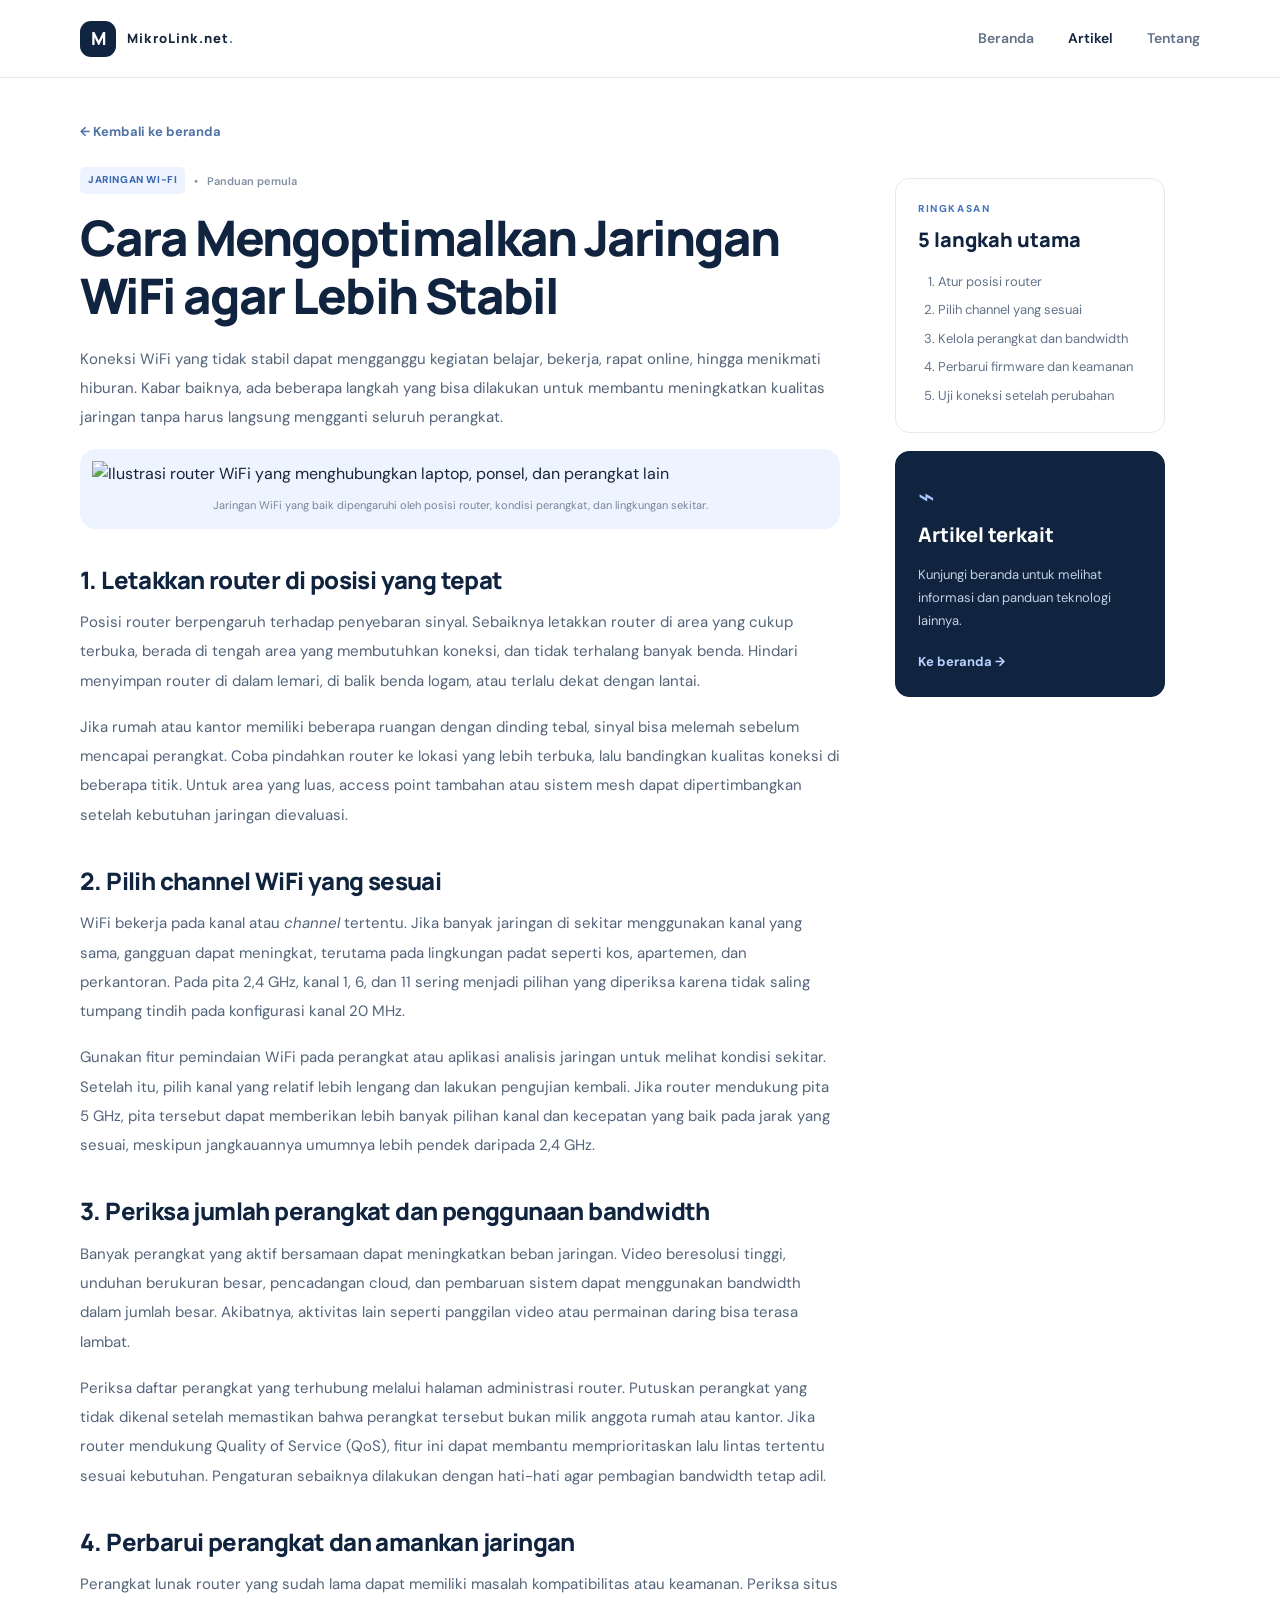
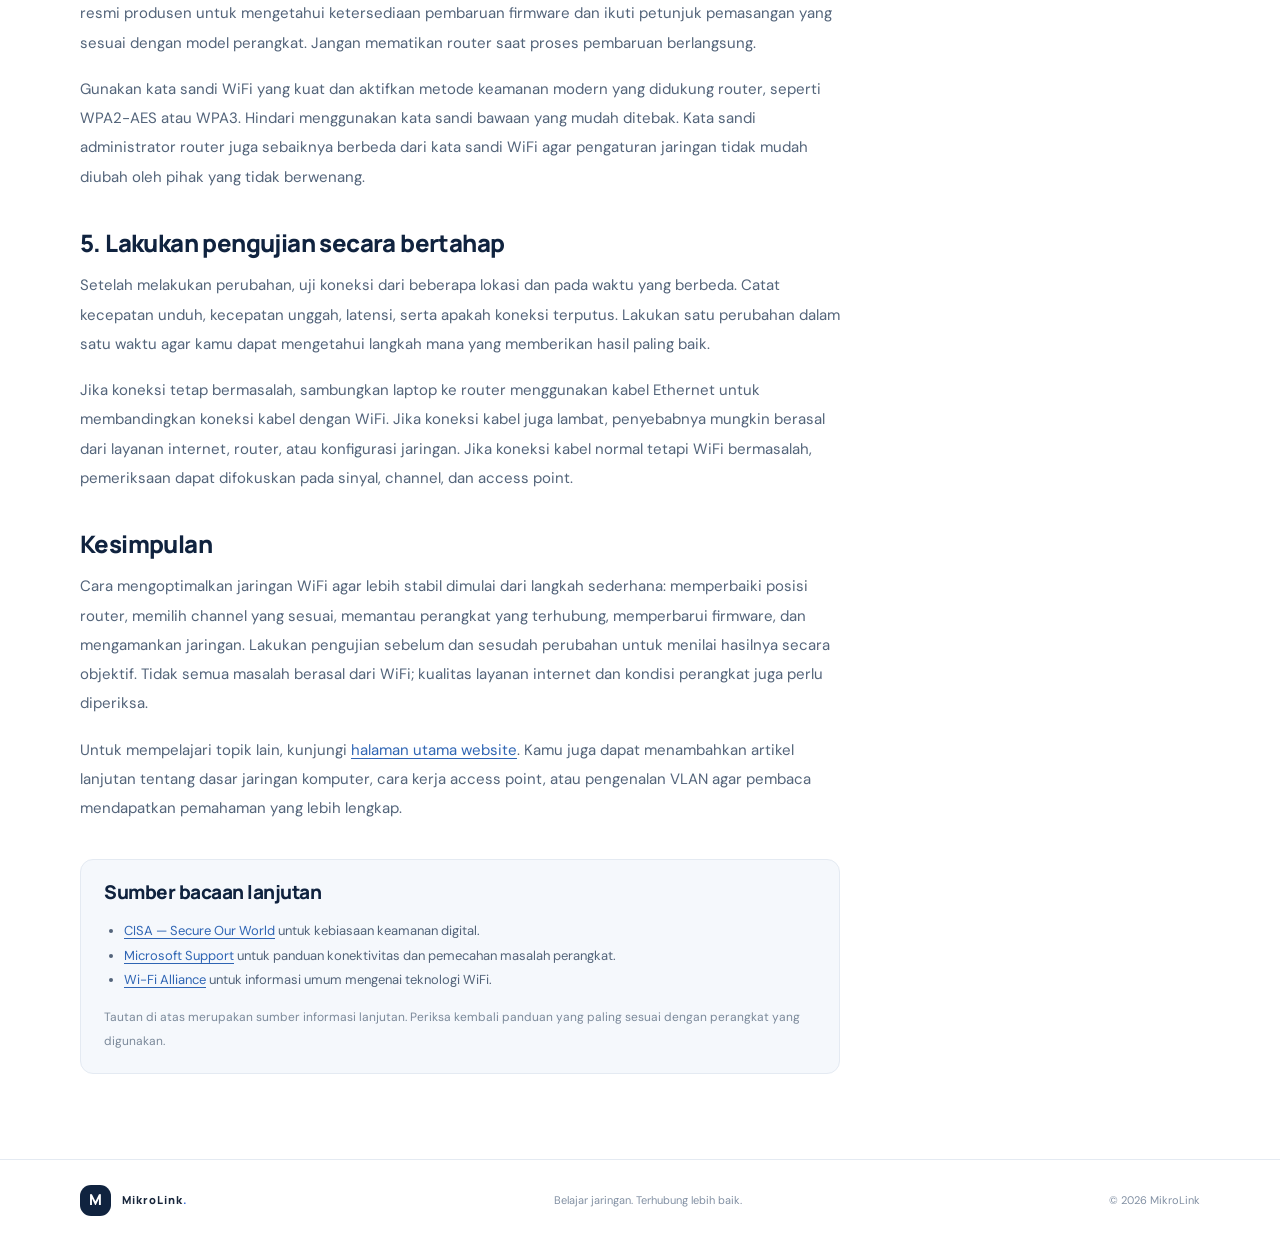
==== artikel-wifi.html @ da3e5ab7 "Add files via upload" ====
<!doctype html>
<html lang="id">
<head>
  <meta charset="utf-8">
  <meta name="viewport" content="width=device-width, initial-scale=1">
  <title>Cara Mengoptimalkan Jaringan WiFi agar Lebih Stabil | MikroLink</title>
  <meta name="description" content="Pelajari cara mengoptimalkan jaringan WiFi agar lebih stabil melalui penempatan router, pemilihan channel, pembaruan perangkat, dan pengelolaan pengguna.">
  <meta name="keywords" content="cara mengoptimalkan jaringan WiFi, WiFi lambat, optimasi router, channel WiFi">
  <meta name="author" content="Syaiful Ardani">
  <meta name="theme-color" content="#10233f">
  <link rel="stylesheet" href="styles.css">
  <link rel="canonical" href="https://USERNAME.github.io/MikroLink/artikel-wifi.html">
</head>
<body>
  <header class="site-header">
    <div class="container nav-wrap">
      <a class="brand" href="index.html" aria-label="Beranda"><span class="brand-mark">M</span><span class="brand-name">MikroLink.net<span class="brand-dot">.</span></span></a>
      <nav aria-label="Navigasi utama"><a href="index.html">Beranda</a><a class="active" href="index.html#artikel">Artikel</a><a href="index.html#tentang">Tentang</a></nav>
    </div>
  </header>

  <main class="article-page">
    <div class="container article-layout">
      <article class="article-body">
        <a class="back-link" href="index.html">← Kembali ke beranda</a>
        <div class="article-meta"><span class="tag">JARINGAN WI-FI</span><span>•</span><span>Panduan pemula</span></div>
        <h1>Cara Mengoptimalkan Jaringan WiFi agar Lebih Stabil</h1>
        <p class="article-lead">Koneksi WiFi yang tidak stabil dapat mengganggu kegiatan belajar, bekerja, rapat online, hingga menikmati hiburan. Kabar baiknya, ada beberapa langkah yang bisa dilakukan untuk membantu meningkatkan kualitas jaringan tanpa harus langsung mengganti seluruh perangkat.</p>
        <figure class="article-hero-image">
          <img src="assets/wifi-network.svg" alt="Ilustrasi router WiFi yang menghubungkan laptop, ponsel, dan perangkat lain">
          <figcaption>Jaringan WiFi yang baik dipengaruhi oleh posisi router, kondisi perangkat, dan lingkungan sekitar.</figcaption>
        </figure>

        <h2>1. Letakkan router di posisi yang tepat</h2>
        <p>Posisi router berpengaruh terhadap penyebaran sinyal. Sebaiknya letakkan router di area yang cukup terbuka, berada di tengah area yang membutuhkan koneksi, dan tidak terhalang banyak benda. Hindari menyimpan router di dalam lemari, di balik benda logam, atau terlalu dekat dengan lantai.</p>
        <p>Jika rumah atau kantor memiliki beberapa ruangan dengan dinding tebal, sinyal bisa melemah sebelum mencapai perangkat. Coba pindahkan router ke lokasi yang lebih terbuka, lalu bandingkan kualitas koneksi di beberapa titik. Untuk area yang luas, access point tambahan atau sistem mesh dapat dipertimbangkan setelah kebutuhan jaringan dievaluasi.</p>

        <h2>2. Pilih channel WiFi yang sesuai</h2>
        <p>WiFi bekerja pada kanal atau <em>channel</em> tertentu. Jika banyak jaringan di sekitar menggunakan kanal yang sama, gangguan dapat meningkat, terutama pada lingkungan padat seperti kos, apartemen, dan perkantoran. Pada pita 2,4 GHz, kanal 1, 6, dan 11 sering menjadi pilihan yang diperiksa karena tidak saling tumpang tindih pada konfigurasi kanal 20 MHz.</p>
        <p>Gunakan fitur pemindaian WiFi pada perangkat atau aplikasi analisis jaringan untuk melihat kondisi sekitar. Setelah itu, pilih kanal yang relatif lebih lengang dan lakukan pengujian kembali. Jika router mendukung pita 5 GHz, pita tersebut dapat memberikan lebih banyak pilihan kanal dan kecepatan yang baik pada jarak yang sesuai, meskipun jangkauannya umumnya lebih pendek daripada 2,4 GHz.</p>

        <h2>3. Periksa jumlah perangkat dan penggunaan bandwidth</h2>
        <p>Banyak perangkat yang aktif bersamaan dapat meningkatkan beban jaringan. Video beresolusi tinggi, unduhan berukuran besar, pencadangan cloud, dan pembaruan sistem dapat menggunakan bandwidth dalam jumlah besar. Akibatnya, aktivitas lain seperti panggilan video atau permainan daring bisa terasa lambat.</p>
        <p>Periksa daftar perangkat yang terhubung melalui halaman administrasi router. Putuskan perangkat yang tidak dikenal setelah memastikan bahwa perangkat tersebut bukan milik anggota rumah atau kantor. Jika router mendukung Quality of Service (QoS), fitur ini dapat membantu memprioritaskan lalu lintas tertentu sesuai kebutuhan. Pengaturan sebaiknya dilakukan dengan hati-hati agar pembagian bandwidth tetap adil.</p>

        <h2>4. Perbarui perangkat dan amankan jaringan</h2>
        <p>Perangkat lunak router yang sudah lama dapat memiliki masalah kompatibilitas atau keamanan. Periksa situs resmi produsen untuk mengetahui ketersediaan pembaruan firmware dan ikuti petunjuk pemasangan yang sesuai dengan model perangkat. Jangan mematikan router saat proses pembaruan berlangsung.</p>
        <p>Gunakan kata sandi WiFi yang kuat dan aktifkan metode keamanan modern yang didukung router, seperti WPA2-AES atau WPA3. Hindari menggunakan kata sandi bawaan yang mudah ditebak. Kata sandi administrator router juga sebaiknya berbeda dari kata sandi WiFi agar pengaturan jaringan tidak mudah diubah oleh pihak yang tidak berwenang.</p>

        <h2>5. Lakukan pengujian secara bertahap</h2>
        <p>Setelah melakukan perubahan, uji koneksi dari beberapa lokasi dan pada waktu yang berbeda. Catat kecepatan unduh, kecepatan unggah, latensi, serta apakah koneksi terputus. Lakukan satu perubahan dalam satu waktu agar kamu dapat mengetahui langkah mana yang memberikan hasil paling baik.</p>
        <p>Jika koneksi tetap bermasalah, sambungkan laptop ke router menggunakan kabel Ethernet untuk membandingkan koneksi kabel dengan WiFi. Jika koneksi kabel juga lambat, penyebabnya mungkin berasal dari layanan internet, router, atau konfigurasi jaringan. Jika koneksi kabel normal tetapi WiFi bermasalah, pemeriksaan dapat difokuskan pada sinyal, channel, dan access point.</p>

        <h2>Kesimpulan</h2>
        <p>Cara mengoptimalkan jaringan WiFi agar lebih stabil dimulai dari langkah sederhana: memperbaiki posisi router, memilih channel yang sesuai, memantau perangkat yang terhubung, memperbarui firmware, dan mengamankan jaringan. Lakukan pengujian sebelum dan sesudah perubahan untuk menilai hasilnya secara objektif. Tidak semua masalah berasal dari WiFi; kualitas layanan internet dan kondisi perangkat juga perlu diperiksa.</p>
        <p>Untuk mempelajari topik lain, kunjungi <a href="index.html">halaman utama website</a>. Kamu juga dapat menambahkan artikel lanjutan tentang dasar jaringan komputer, cara kerja access point, atau pengenalan VLAN agar pembaca mendapatkan pemahaman yang lebih lengkap.</p>

        <aside class="source-box">
          <h2>Sumber bacaan lanjutan</h2>
          <ul>
            <li><a href="https://www.cisa.gov/secure-our-world" target="_blank" rel="noopener noreferrer">CISA — Secure Our World</a> untuk kebiasaan keamanan digital.</li>
            <li><a href="https://support.microsoft.com/windows" target="_blank" rel="noopener noreferrer">Microsoft Support</a> untuk panduan konektivitas dan pemecahan masalah perangkat.</li>
            <li><a href="https://www.wi-fi.org/" target="_blank" rel="noopener noreferrer">Wi-Fi Alliance</a> untuk informasi umum mengenai teknologi WiFi.</li>
          </ul>
          <p class="source-note">Tautan di atas merupakan sumber informasi lanjutan. Periksa kembali panduan yang paling sesuai dengan perangkat yang digunakan.</p>
        </aside>
      </article>

      <aside class="article-sidebar">
        <div class="sidebar-card">
          <p class="eyebrow">RINGKASAN</p>
          <h2>5 langkah utama</h2>
          <ol><li>Atur posisi router</li><li>Pilih channel yang sesuai</li><li>Kelola perangkat dan bandwidth</li><li>Perbarui firmware dan keamanan</li><li>Uji koneksi setelah perubahan</li></ol>
        </div>
        <div class="sidebar-card sidebar-dark">
          <span class="sidebar-icon">⌁</span>
          <h2>Artikel terkait</h2>
          <p>Kunjungi beranda untuk melihat informasi dan panduan teknologi lainnya.</p>
          <a href="index.html">Ke beranda <span aria-hidden="true">→</span></a>
        </div>
      </aside>
    </div>
  </main>

  <footer class="site-footer"><div class="container footer-wrap"><a class="brand footer-brand" href="index.html"><span class="brand-mark">M</span><span class="brand-name">MikroLink<span class="brand-dot">.</span></span></a><p>Belajar jaringan. Terhubung lebih baik.</p><span>© 2026 MikroLink</span></div></footer>
</body>
</html>
---- styles.css ----
@import url('https://fonts.googleapis.com/css2?family=DM+Sans:wght@400;500;600;700&family=Manrope:wght@400;500;600;700;800&display=swap');
:root{--navy:#10233f;--navy2:#1a365d;--blue:#3d73db;--ink:#18263b;--muted:#64748b;--pale:#f3f7fc;--line:#e4eaf2;--white:#fff;--mint:#a9e8d4}
*{box-sizing:border-box}html{scroll-behavior:smooth}body{margin:0;color:var(--ink);font-family:'DM Sans',Arial,sans-serif;line-height:1.65;background:#fff}a{color:inherit;text-decoration:none}.container{width:min(1120px,calc(100% - 44px));margin-inline:auto}.site-header{height:78px;border-bottom:1px solid var(--line);background:rgba(255,255,255,.96);display:flex;align-items:center;position:relative;z-index:2}.nav-wrap,.footer-wrap{display:flex;align-items:center;justify-content:space-between;gap:24px}.brand{display:inline-flex;align-items:center;gap:11px}.brand-mark{display:grid;place-items:center;width:36px;height:36px;border-radius:11px;background:var(--navy);color:white;font-family:Manrope,sans-serif;font-weight:800;font-size:18px}.brand-name{font-family:Manrope,sans-serif;font-weight:800;font-size:13px;letter-spacing:.09em}.brand-dot{color:var(--blue)}nav{display:flex;gap:34px;color:#617087;font-size:14px;font-weight:600}nav a:hover,nav a.active{color:var(--navy)}.hero{background:radial-gradient(ellipse at 83% 35%,#e3edff 0,transparent 33%),linear-gradient(120deg,#f7faff,#edf4ff);overflow:hidden}.hero-grid{min-height:550px;display:grid;grid-template-columns:1.04fr .96fr;align-items:center;gap:38px;padding-block:68px}.eyebrow{margin:0 0 15px;color:#4774bc;font-size:11px;font-weight:800;letter-spacing:.16em;display:flex;align-items:center;gap:9px}.eyebrow-line{width:24px;height:2px;background:#4774bc;display:inline-block}.hero h1{font:800 clamp(39px,5vw,62px)/1.12 Manrope,sans-serif;letter-spacing:-.045em;color:var(--navy);margin:0;max-width:600px}.hero h1 span{color:var(--blue)}.hero-text{font-size:17px;line-height:1.8;color:#64748b;max-width:520px;margin:24px 0 27px}.hero-actions{display:flex;align-items:center;gap:24px;flex-wrap:wrap}.button{display:inline-flex;align-items:center;gap:18px;padding:13px 18px;border-radius:9px;font-size:14px;font-weight:700}.button-primary{background:var(--navy);color:white;box-shadow:0 8px 18px #10233f20}.button-primary:hover{background:#1c3a64}.text-link{font-size:14px;font-weight:700;color:#365e9f}.hero-stats{display:flex;gap:28px;margin-top:43px;padding-top:21px;border-top:1px solid #dbe4f0}.hero-stats div{display:flex;flex-direction:column;gap:2px}.hero-stats strong{font:700 14px Manrope,sans-serif;color:var(--navy)}.hero-stats span{font-size:11px;color:#7a8799}.hero-art{min-height:350px;position:relative;display:grid;place-items:center}.hero-art img{position:relative;width:min(100%,470px);z-index:1;filter:drop-shadow(0 20px 28px #243c6420)}.art-glow{position:absolute;width:360px;height:310px;background:#cbdcff;border-radius:48% 52% 54% 46%;filter:blur(2px);transform:rotate(-10deg)}.floating-card{position:absolute;z-index:2;background:white;border:1px solid #e4ebf5;box-shadow:0 14px 32px #253d6017;border-radius:12px;padding:11px 14px;font-size:12px;font-weight:700;display:flex;align-items:center;gap:9px}.card-top{top:42px;right:0}.status-dot{width:8px;height:8px;border-radius:50%;background:#24b47e;box-shadow:0 0 0 4px #24b47e20}.card-bottom{left:0;bottom:25px}.card-bottom span strong,.card-bottom span small{display:block}.card-bottom small{font-size:10px;font-weight:400;color:var(--muted);margin-top:2px}.mini-icon{display:grid;place-items:center;width:31px;height:31px;border-radius:9px;background:#eaf1ff;color:var(--blue);font-size:18px}.featured-section{padding-block:75px 88px}.section-heading{display:flex;align-items:end;justify-content:space-between;margin-bottom:25px}.section-heading h2,.about-grid h2{font:800 clamp(27px,3vw,36px)/1.25 Manrope,sans-serif;letter-spacing:-.03em;margin:0;color:var(--navy)}.section-heading .eyebrow{margin-bottom:8px}.section-count{font-size:11px;font-weight:700;letter-spacing:.1em;color:#8794a8}.article-card{position:relative;display:grid;grid-template-columns:36% 1fr;gap:32px;padding:20px;border:1px solid var(--line);border-radius:18px;transition:transform .2s,box-shadow .2s;background:white}.article-card:hover{transform:translateY(-3px);box-shadow:0 18px 40px #132e5010}.article-image{min-height:245px;background:linear-gradient(140deg,#e8f0ff,#d8e6ff);border-radius:12px;display:grid;place-items:center;overflow:hidden}.article-image img{width:100%;height:100%;object-fit:contain}.article-content{align-self:center;padding:16px 42px 16px 0}.article-meta{display:flex;align-items:center;gap:9px;font-size:11px;color:#8290a3;font-weight:600}.tag{color:#3b68ad;background:#edf3ff;border-radius:5px;padding:5px 8px;font-size:10px;letter-spacing:.06em;font-weight:800}.article-content h3{font:800 25px/1.3 Manrope,sans-serif;letter-spacing:-.025em;color:var(--navy);margin:17px 0 11px}.article-content p{font-size:14px;color:#68778b;line-height:1.8;margin:0 0 19px}.read-link{font-size:13px;color:#315fa8;font-weight:800}.article-arrow{position:absolute;right:22px;top:22px;width:32px;height:32px;display:grid;place-items:center;border-radius:50%;background:#f1f5fb;color:#315fa8}.about-band{background:#f5f8fc;padding:68px 0}.about-grid{display:grid;grid-template-columns:1fr 1fr;gap:70px;align-items:start}.about-grid h2{max-width:460px}.about-grid>div:nth-child(2) p{margin:0 0 14px;color:#65758b;font-size:14px}.about-grid .about-note{font-size:12px;color:#8491a3}.site-footer{border-top:1px solid var(--line);padding:25px 0}.footer-wrap p,.footer-wrap>span{font-size:11px;color:#8290a3;margin:0}.footer-brand .brand-mark{width:31px;height:31px;font-size:15px}.footer-brand .brand-name{font-size:11px}
.article-page{padding:40px 0 85px}.article-layout{display:grid;grid-template-columns:minmax(0,760px) 270px;gap:55px;align-items:start}.back-link{display:inline-block;color:#5274a5;font-size:13px;font-weight:700;margin-bottom:25px}.article-body>.article-meta{margin-bottom:15px}.article-body h1{font:800 clamp(34px,4.3vw,49px)/1.18 Manrope,sans-serif;letter-spacing:-.04em;color:var(--navy);margin:0 0 20px}.article-lead{font-size:18px;line-height:1.85;color:#5e6f84;margin:0 0 26px}.article-hero-image{margin:0 0 32px;background:#edf3ff;border-radius:16px;overflow:hidden;padding:12px}.article-hero-image img{display:block;width:100%;max-height:330px;object-fit:contain}.article-hero-image figcaption{font-size:11px;color:#77869a;text-align:center;padding:8px 5px 3px}.article-body h2{font:800 24px/1.35 Manrope,sans-serif;color:var(--navy);letter-spacing:-.025em;margin:35px 0 12px}.article-body p{font-size:15px;color:#53647a;line-height:1.95;margin:0 0 17px}.article-body a:not(.back-link){color:#2f65b4;text-decoration:underline;text-underline-offset:3px}.source-box{background:#f5f8fc;border:1px solid var(--line);padding:20px 23px;border-radius:13px;margin-top:36px}.source-box h2{font-size:19px;margin:0 0 12px}.source-box ul{padding-left:20px;color:#53647a;font-size:13px;line-height:1.9}.source-box .source-note{font-size:12px;margin:10px 0 0;color:#7b899a}.article-sidebar{position:sticky;top:20px;display:grid;gap:18px;margin-top:60px}.sidebar-card{border:1px solid var(--line);border-radius:14px;padding:22px}.sidebar-card .eyebrow{font-size:10px;margin-bottom:8px}.sidebar-card h2{font:800 20px Manrope,sans-serif;color:var(--navy);margin:0 0 15px}.sidebar-card ol{margin:0;padding-left:20px;color:#62738a;font-size:13px;line-height:2.2}.sidebar-dark{background:var(--navy);border-color:var(--navy);color:#fff}.sidebar-dark h2{color:#fff}.sidebar-dark p{font-size:13px;color:#c3d0e2;line-height:1.8}.sidebar-dark a{display:inline-block;margin-top:5px;color:#b9d2ff;font-size:13px;font-weight:700}.sidebar-icon{font-size:28px;color:#a9c6ff}
@media(max-width:800px){.hero-grid{grid-template-columns:1fr;padding-block:54px 35px;gap:12px}.hero-art{min-height:290px}.hero-art img{max-width:390px}.card-top{right:5%}.card-bottom{left:4%;bottom:15px}.hero-stats{gap:18px}.article-card{grid-template-columns:1fr;gap:14px}.article-image{min-height:220px}.article-content{padding:12px 8px 8px}.article-content h3{font-size:22px}.article-arrow{top:30px;right:30px}.about-grid{grid-template-columns:1fr;gap:22px}.article-layout{grid-template-columns:1fr;gap:20px}.article-sidebar{position:static;grid-template-columns:1fr 1fr;margin-top:0}.article-page{padding-top:25px}}
@media(max-width:520px){.container{width:min(100% - 30px,1120px)}.site-header{height:auto;padding:15px 0}.nav-wrap{align-items:flex-start;flex-direction:column;gap:13px}nav{gap:23px}.hero h1{font-size:39px}.hero-text{font-size:15px}.hero-stats{gap:12px}.hero-stats span{font-size:10px}.hero-art{min-height:245px}.art-glow{width:250px;height:220px}.card-top{top:10px}.card-bottom{bottom:0}.featured-section{padding-block:52px}.section-heading{align-items:start;gap:10px;flex-direction:column}.article-image{min-height:180px}.about-band{padding:50px 0}.footer-wrap{align-items:flex-start;flex-direction:column;gap:10px}.article-body h1{font-size:34px}.article-lead{font-size:16px}.article-sidebar{grid-template-columns:1fr}.article-body p{font-size:14px}}
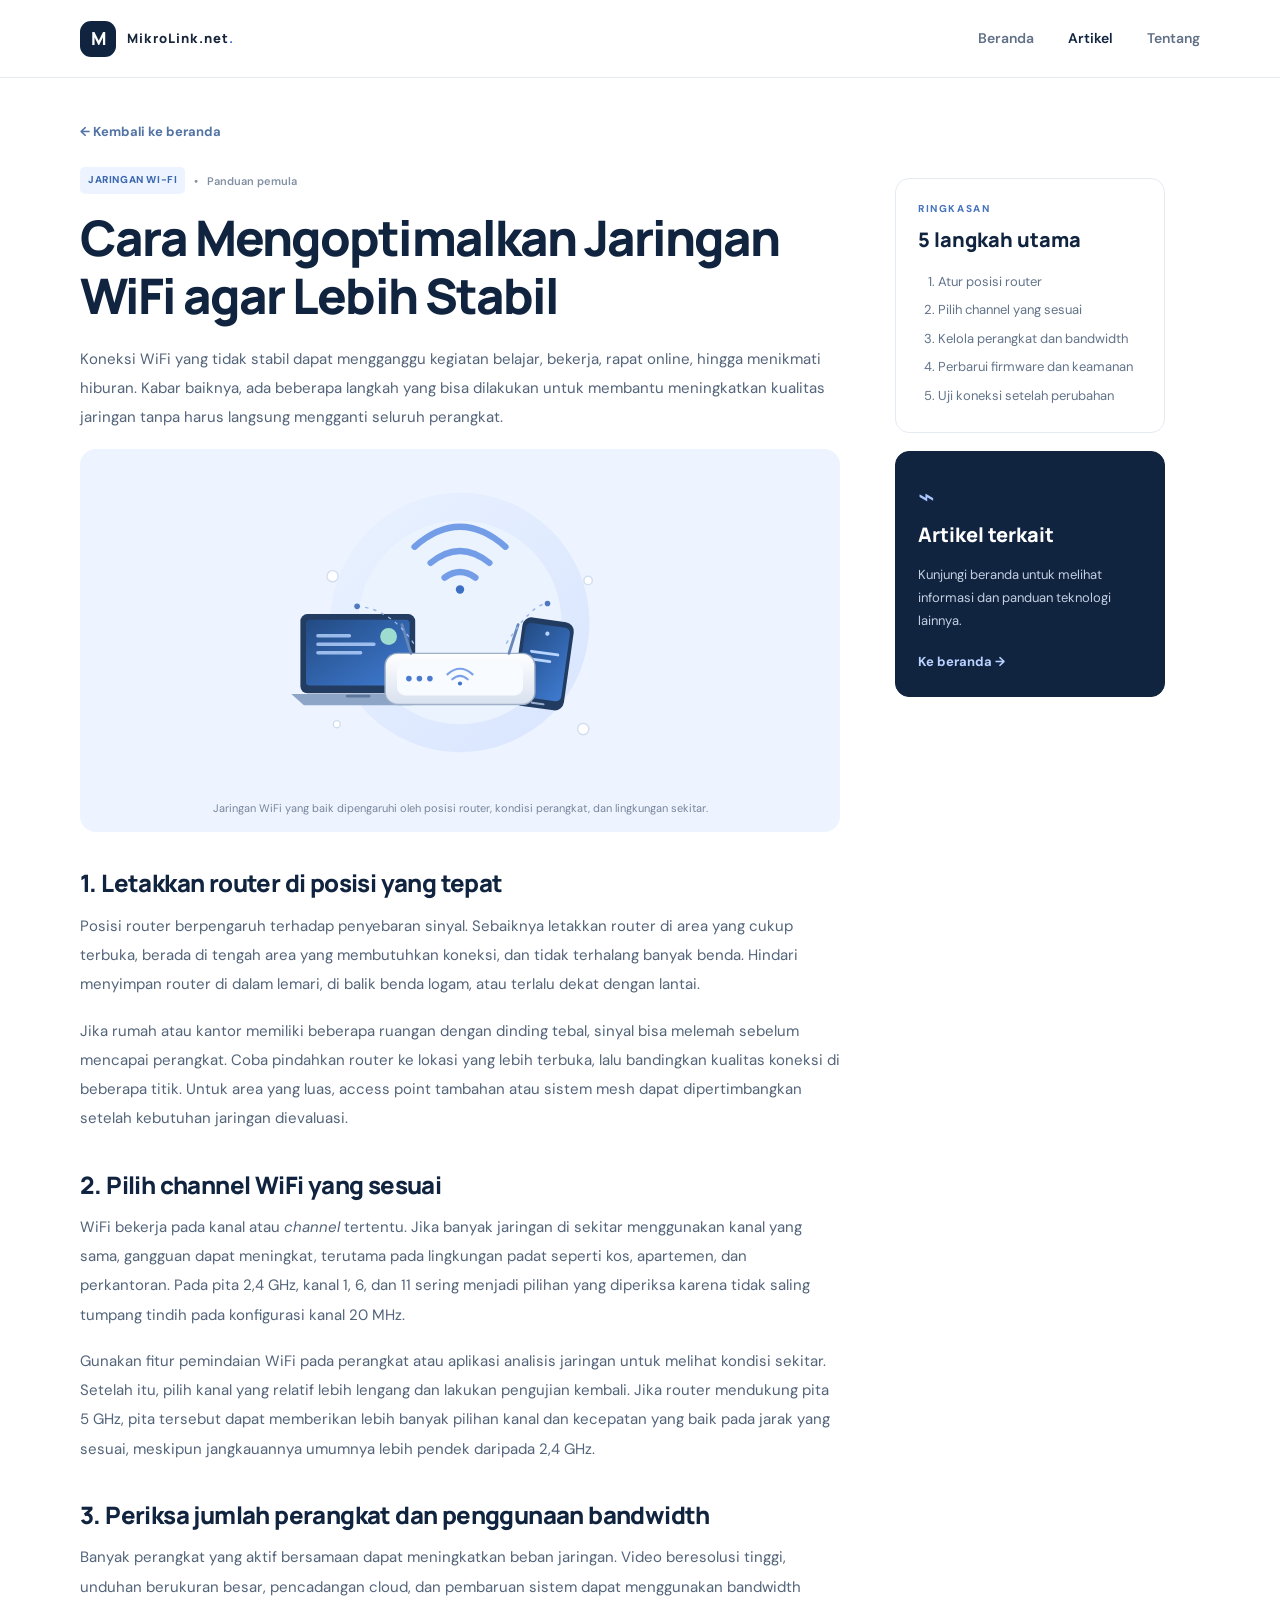
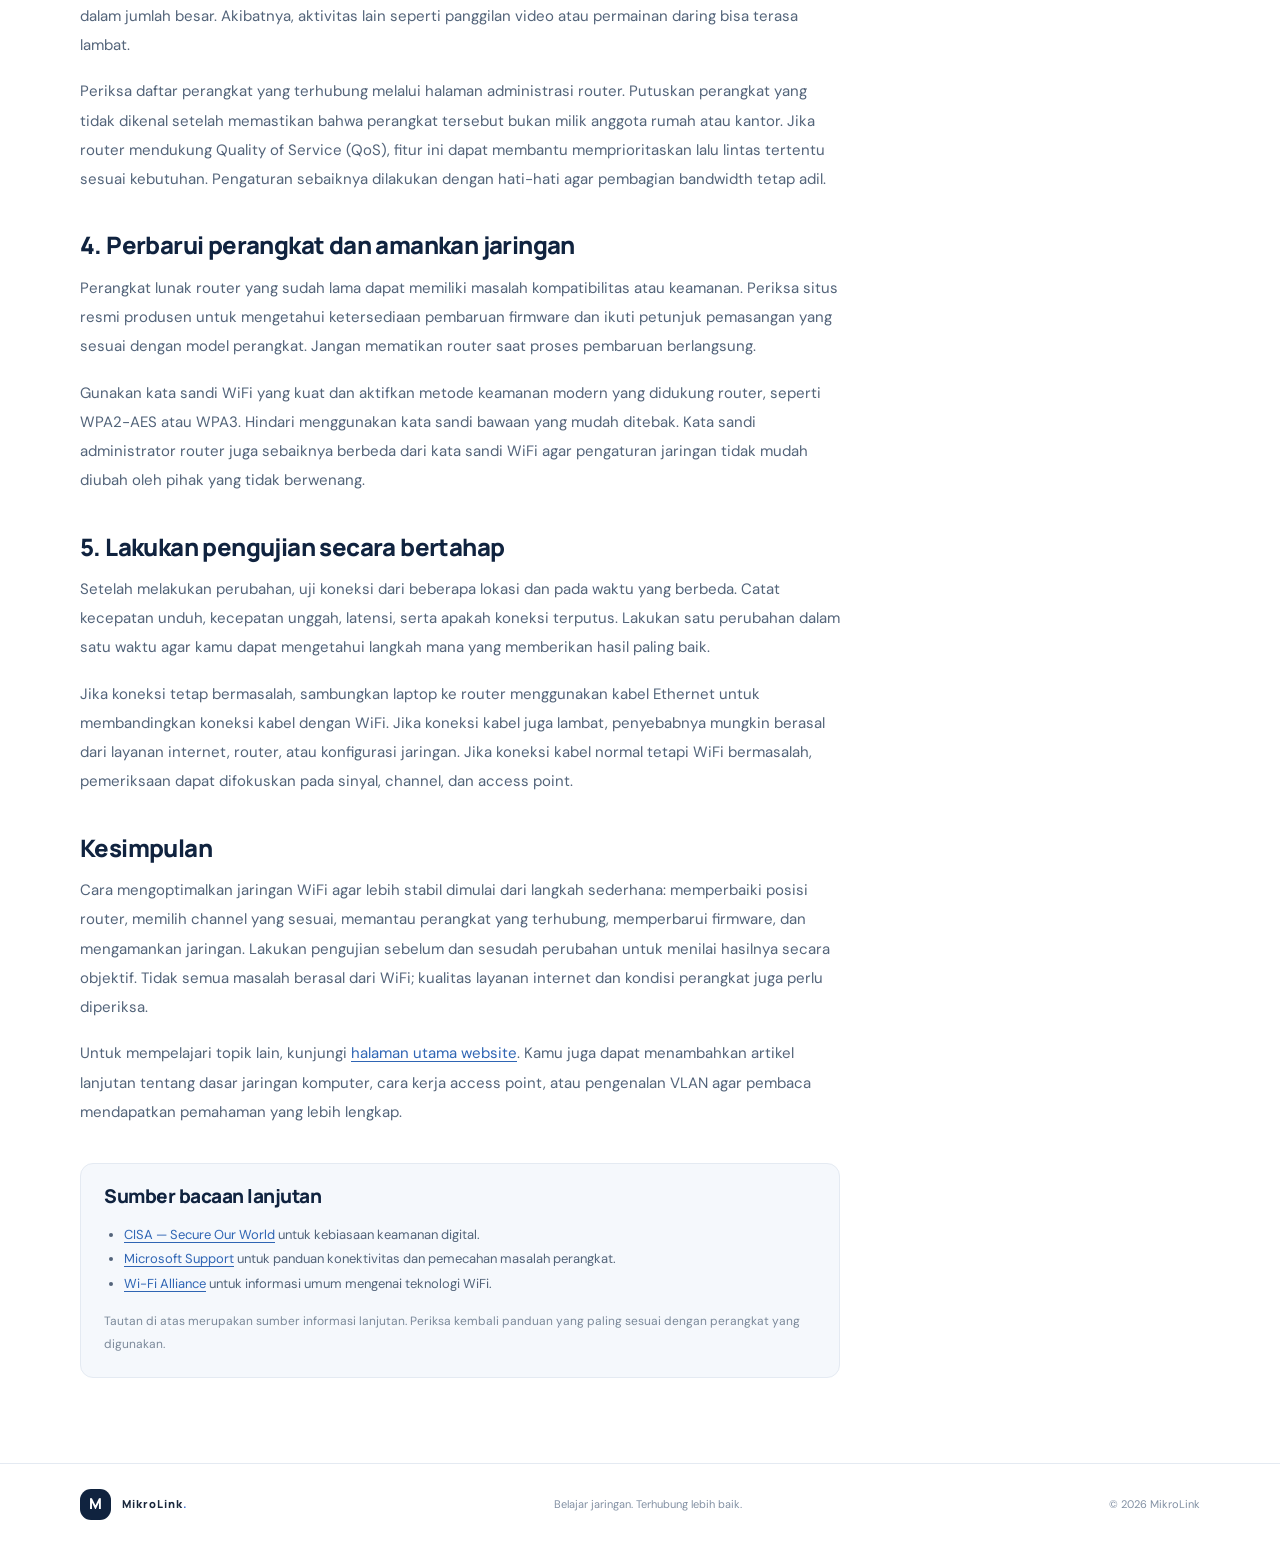
==== commit dbc5f199: "Update canonical link in artikel-wifi.html" ====
--- a/artikel-wifi.html
+++ b/artikel-wifi.html
@@ -9,7 +9,7 @@
   <meta name="author" content="Syaiful Ardani">
   <meta name="theme-color" content="#10233f">
   <link rel="stylesheet" href="styles.css">
-  <link rel="canonical" href="https://USERNAME.github.io/MikroLink/artikel-wifi.html">
+  <link rel="canonical" href="https://syaifulardani12.github.io/MikroLink/artikel-wifi.html">
 </head>
 <body>
   <header class="site-header">
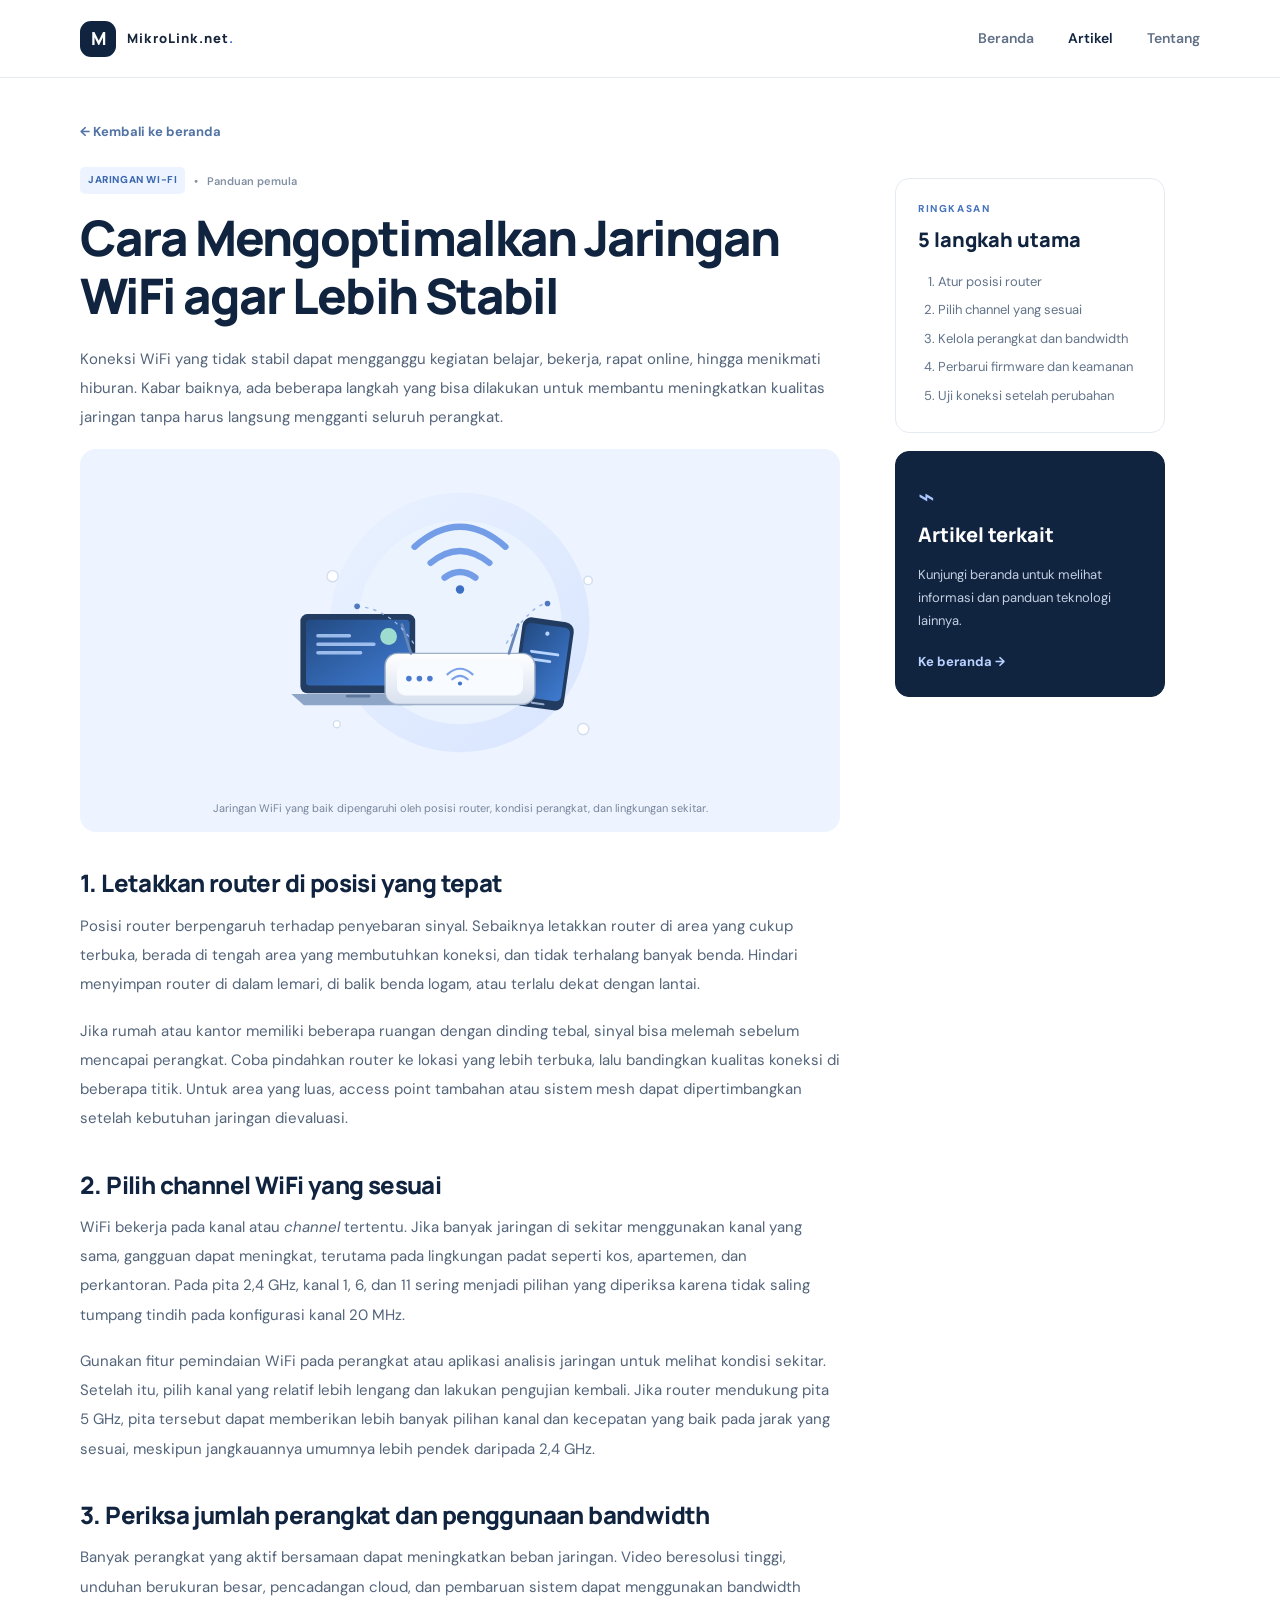
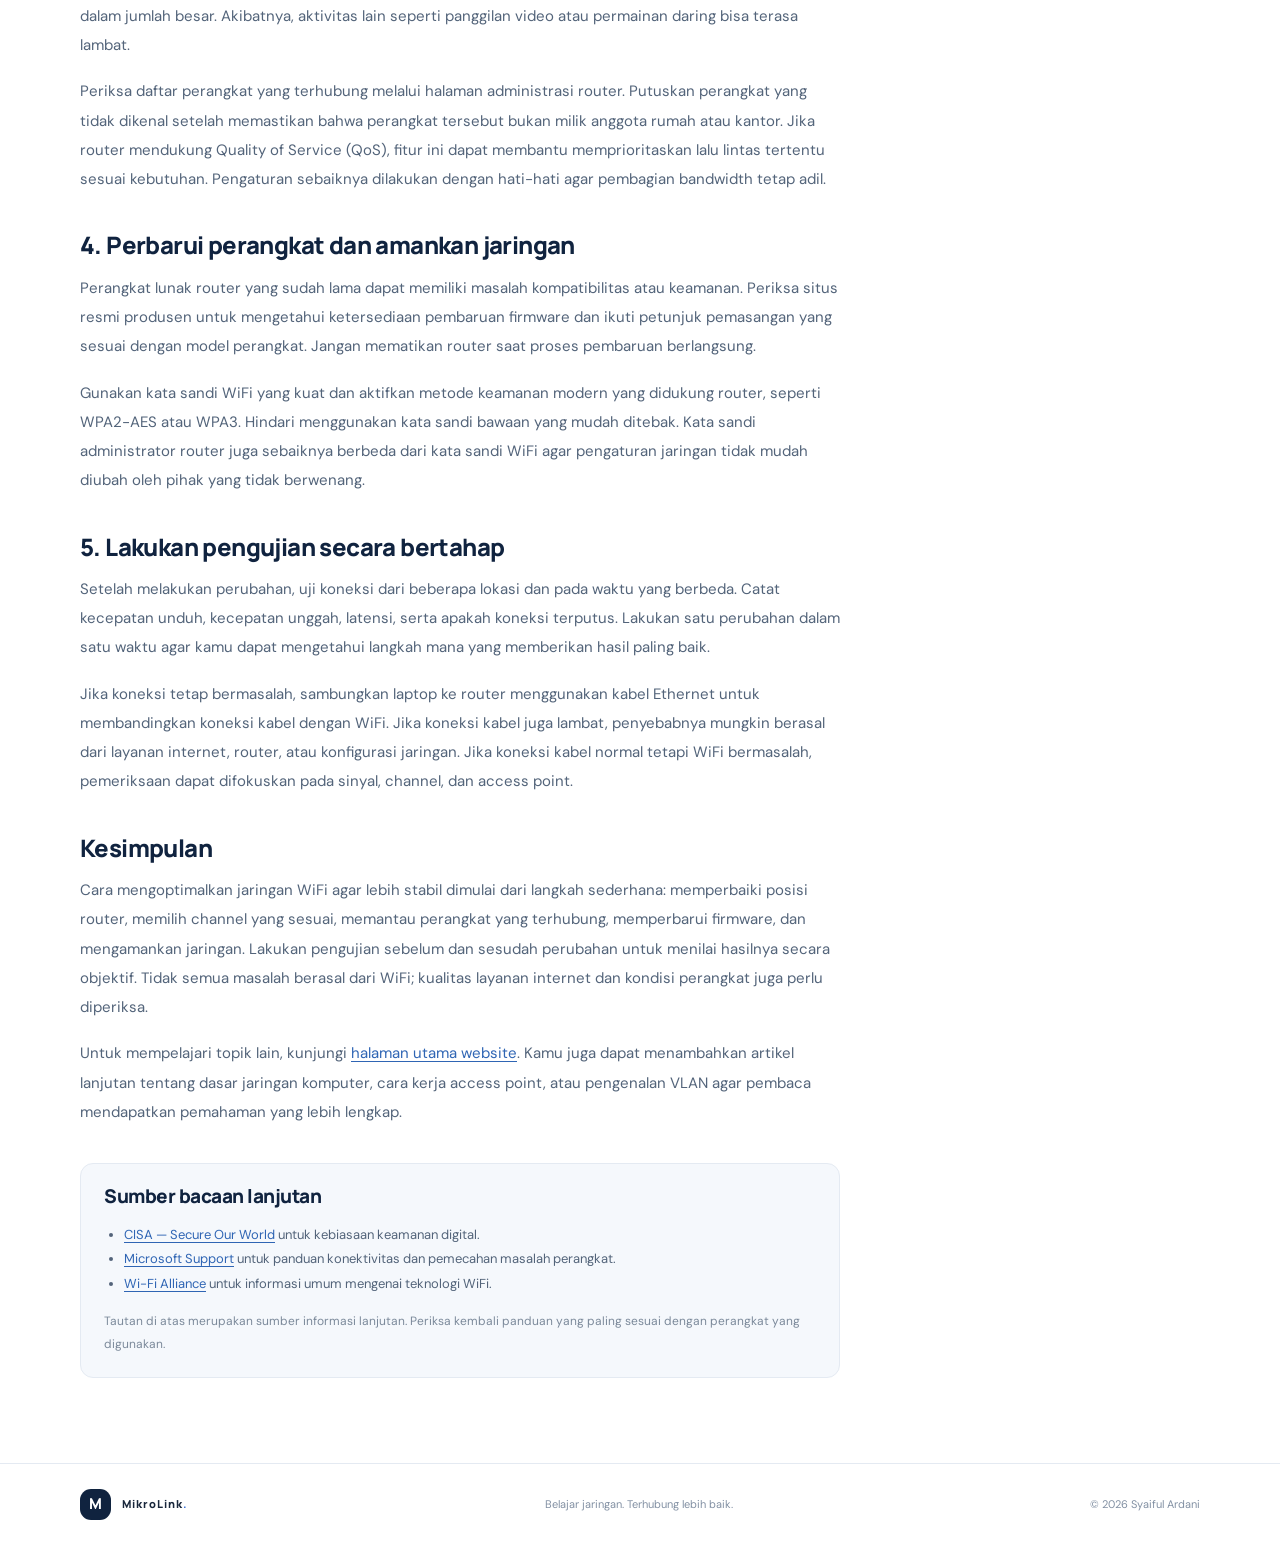
==== commit d1858481: "Update footer copyright to Syaiful Ardani" ====
--- a/artikel-wifi.html
+++ b/artikel-wifi.html
@@ -82,6 +82,6 @@
     </div>
   </main>
 
-  <footer class="site-footer"><div class="container footer-wrap"><a class="brand footer-brand" href="index.html"><span class="brand-mark">M</span><span class="brand-name">MikroLink<span class="brand-dot">.</span></span></a><p>Belajar jaringan. Terhubung lebih baik.</p><span>© 2026 MikroLink</span></div></footer>
+  <footer class="site-footer"><div class="container footer-wrap"><a class="brand footer-brand" href="index.html"><span class="brand-mark">M</span><span class="brand-name">MikroLink<span class="brand-dot">.</span></span></a><p>Belajar jaringan. Terhubung lebih baik.</p><span>© 2026 Syaiful Ardani</span></div></footer>
 </body>
 </html>
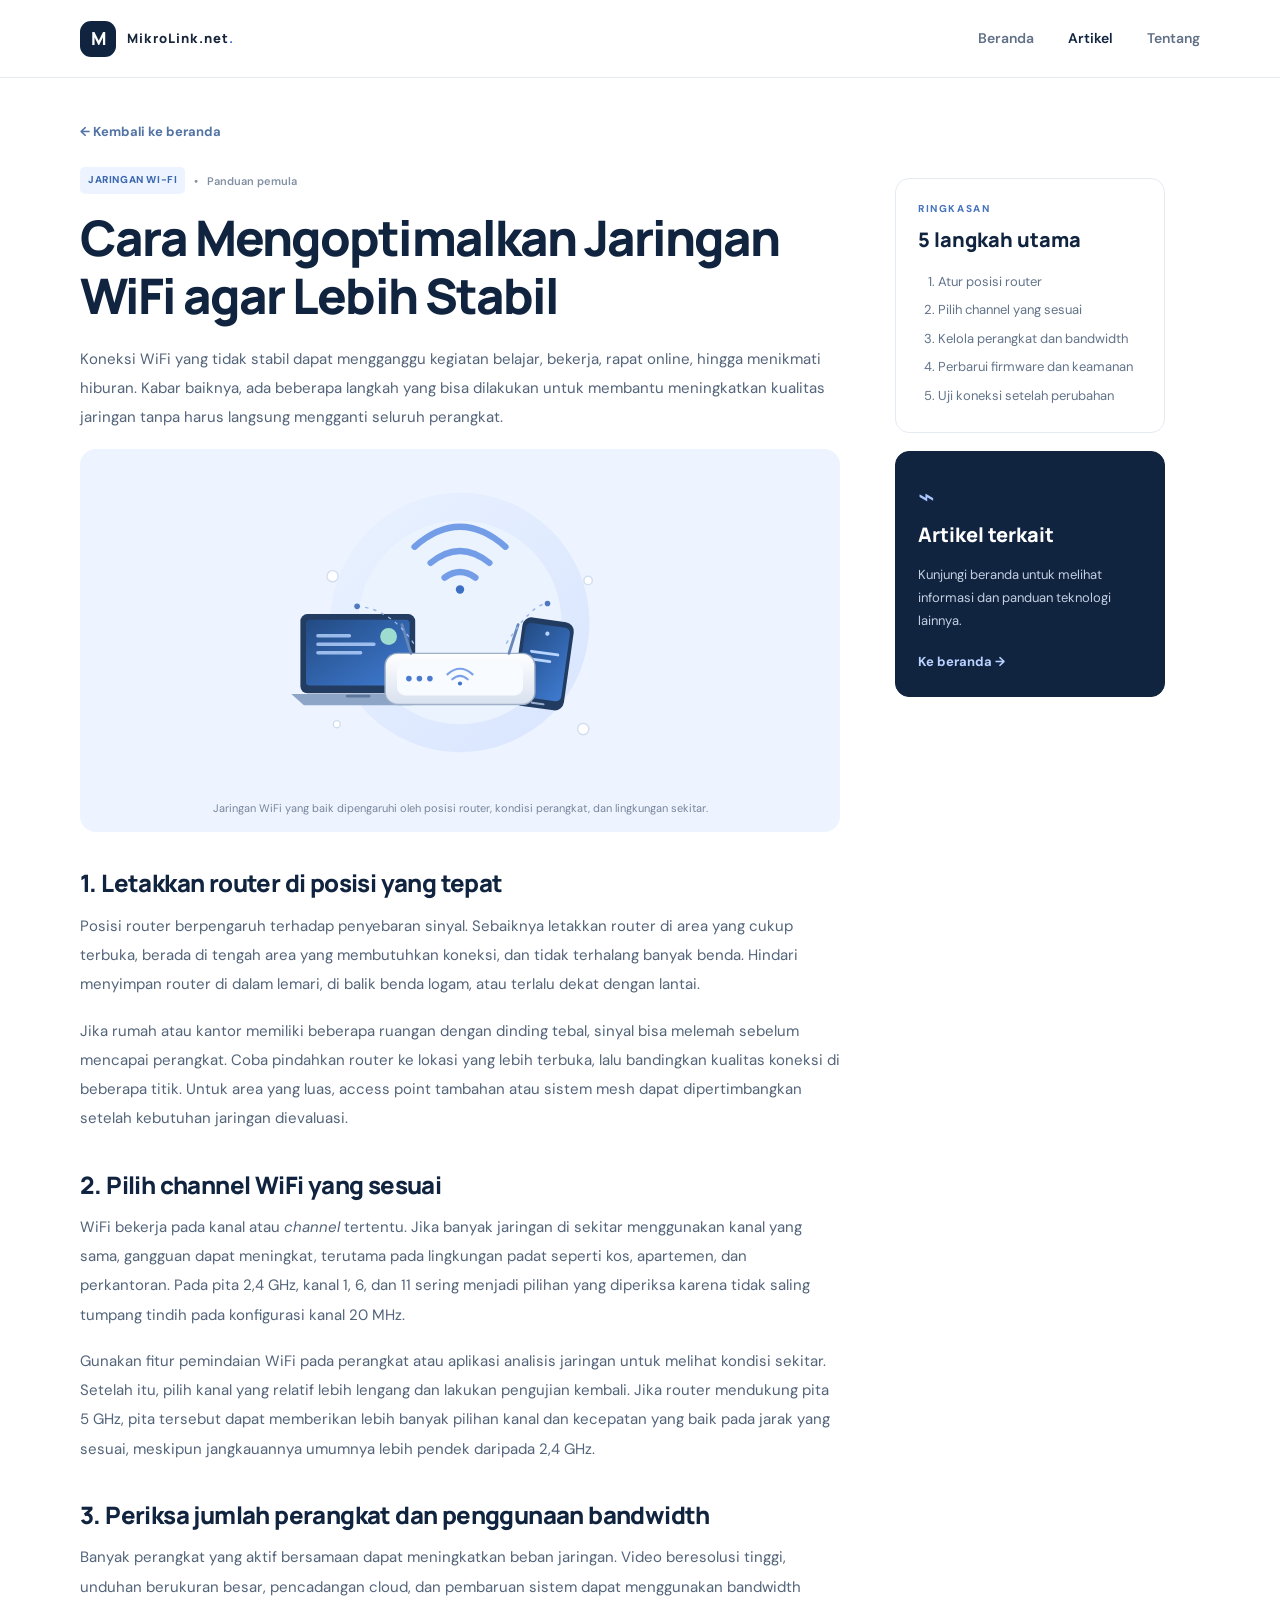
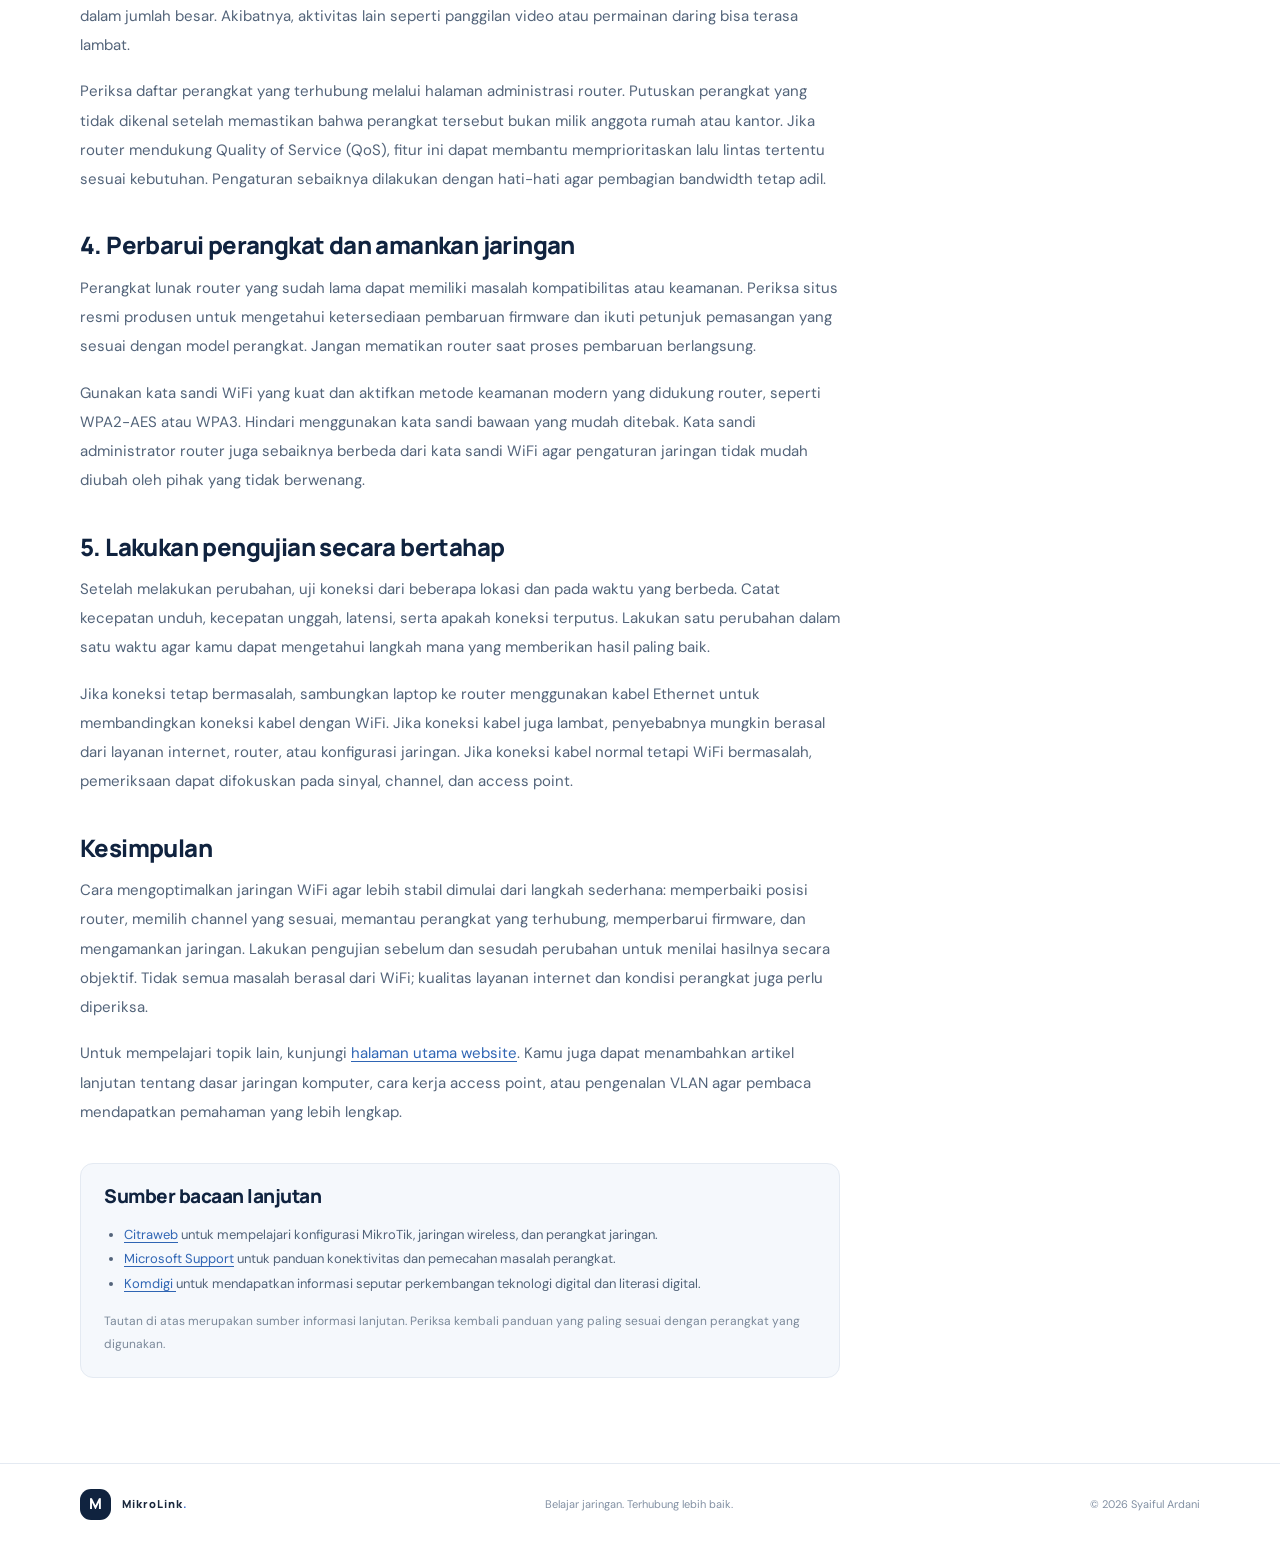
==== commit 0b782f7c: "Update external links in artikel-wifi.html" ====
--- a/artikel-wifi.html
+++ b/artikel-wifi.html
@@ -58,9 +58,9 @@
         <aside class="source-box">
           <h2>Sumber bacaan lanjutan</h2>
           <ul>
-            <li><a href="https://www.cisa.gov/secure-our-world" target="_blank" rel="noopener noreferrer">CISA — Secure Our World</a> untuk kebiasaan keamanan digital.</li>
-            <li><a href="https://support.microsoft.com/windows" target="_blank" rel="noopener noreferrer">Microsoft Support</a> untuk panduan konektivitas dan pemecahan masalah perangkat.</li>
-            <li><a href="https://www.wi-fi.org/" target="_blank" rel="noopener noreferrer">Wi-Fi Alliance</a> untuk informasi umum mengenai teknologi WiFi.</li>
+            <li><a href="https://citraweb.com/artikel/" target="_blank" rel="noopener noreferrer">Citraweb</a> untuk mempelajari konfigurasi MikroTik, jaringan wireless, dan perangkat jaringan.</li>
+            <li><a href="https://support.microsoft.com/id-id/security/be-safer-over-wireless-connections" target="_blank" rel="noopener noreferrer">Microsoft Support</a> untuk panduan konektivitas dan pemecahan masalah perangkat.</li>
+            <li><a href="https://www.komdigi.go.id/" target="_blank" rel="noopener noreferrer">Komdigi </a> untuk mendapatkan informasi seputar perkembangan teknologi digital dan literasi digital.</li>
           </ul>
           <p class="source-note">Tautan di atas merupakan sumber informasi lanjutan. Periksa kembali panduan yang paling sesuai dengan perangkat yang digunakan.</p>
         </aside>
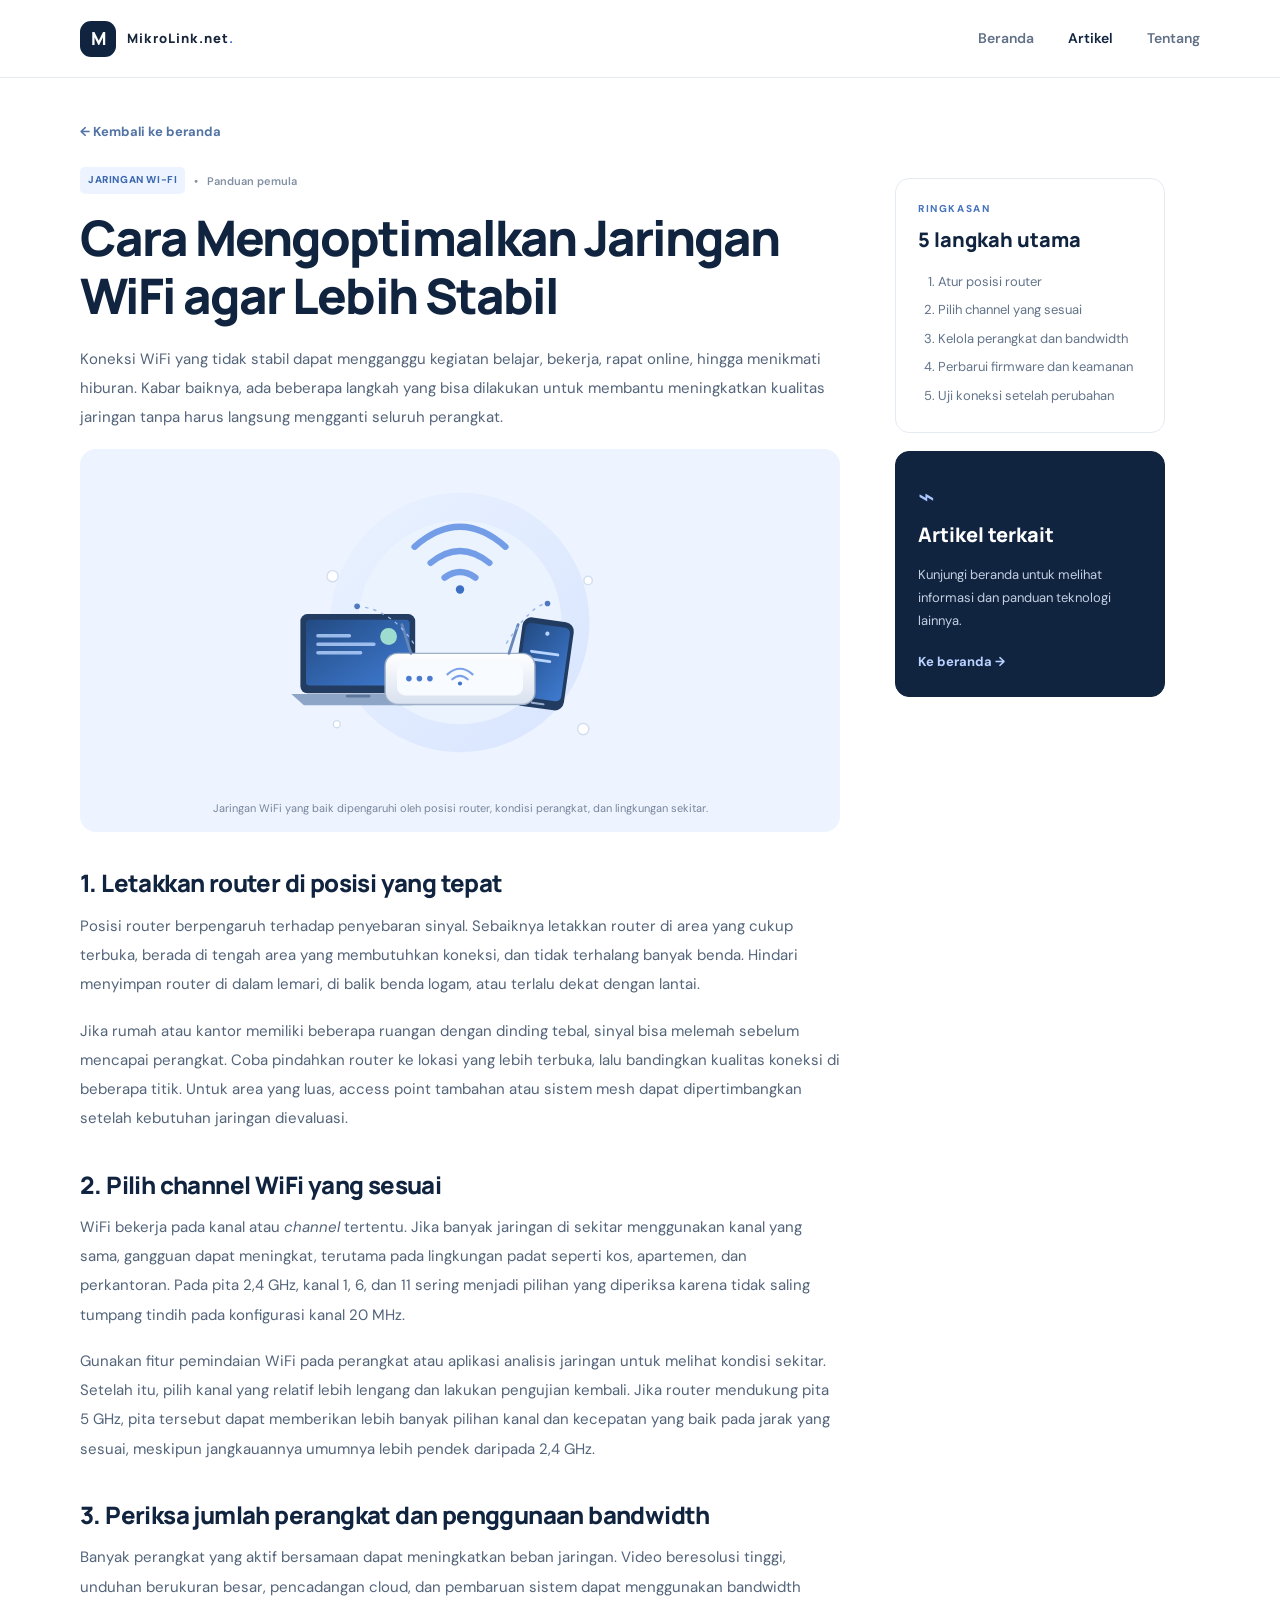
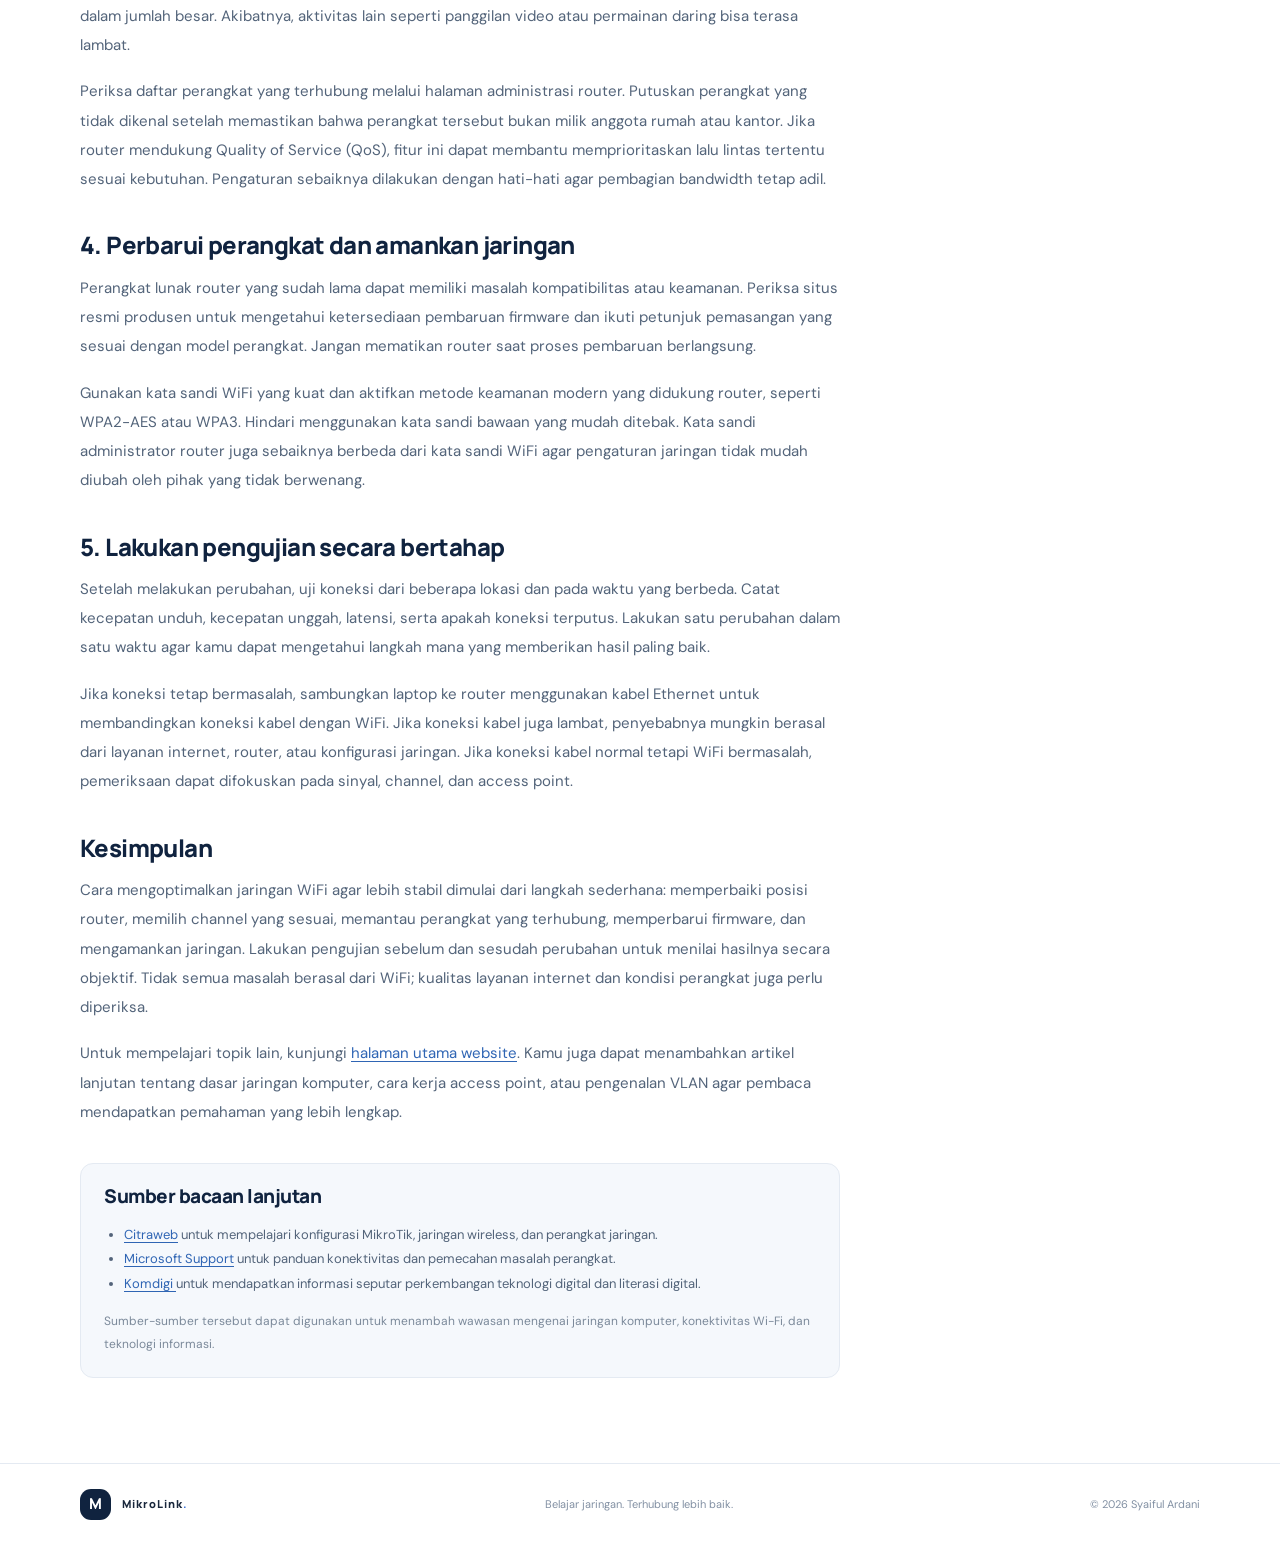
==== commit 126481b8: "Update source note for additional information sources" ====
--- a/artikel-wifi.html
+++ b/artikel-wifi.html
@@ -62,7 +62,7 @@
             <li><a href="https://support.microsoft.com/id-id/security/be-safer-over-wireless-connections" target="_blank" rel="noopener noreferrer">Microsoft Support</a> untuk panduan konektivitas dan pemecahan masalah perangkat.</li>
             <li><a href="https://www.komdigi.go.id/" target="_blank" rel="noopener noreferrer">Komdigi </a> untuk mendapatkan informasi seputar perkembangan teknologi digital dan literasi digital.</li>
           </ul>
-          <p class="source-note">Tautan di atas merupakan sumber informasi lanjutan. Periksa kembali panduan yang paling sesuai dengan perangkat yang digunakan.</p>
+          <p class="source-note">Sumber-sumber tersebut dapat digunakan untuk menambah wawasan mengenai jaringan komputer, konektivitas Wi-Fi, dan teknologi informasi.</p>
         </aside>
       </article>
 
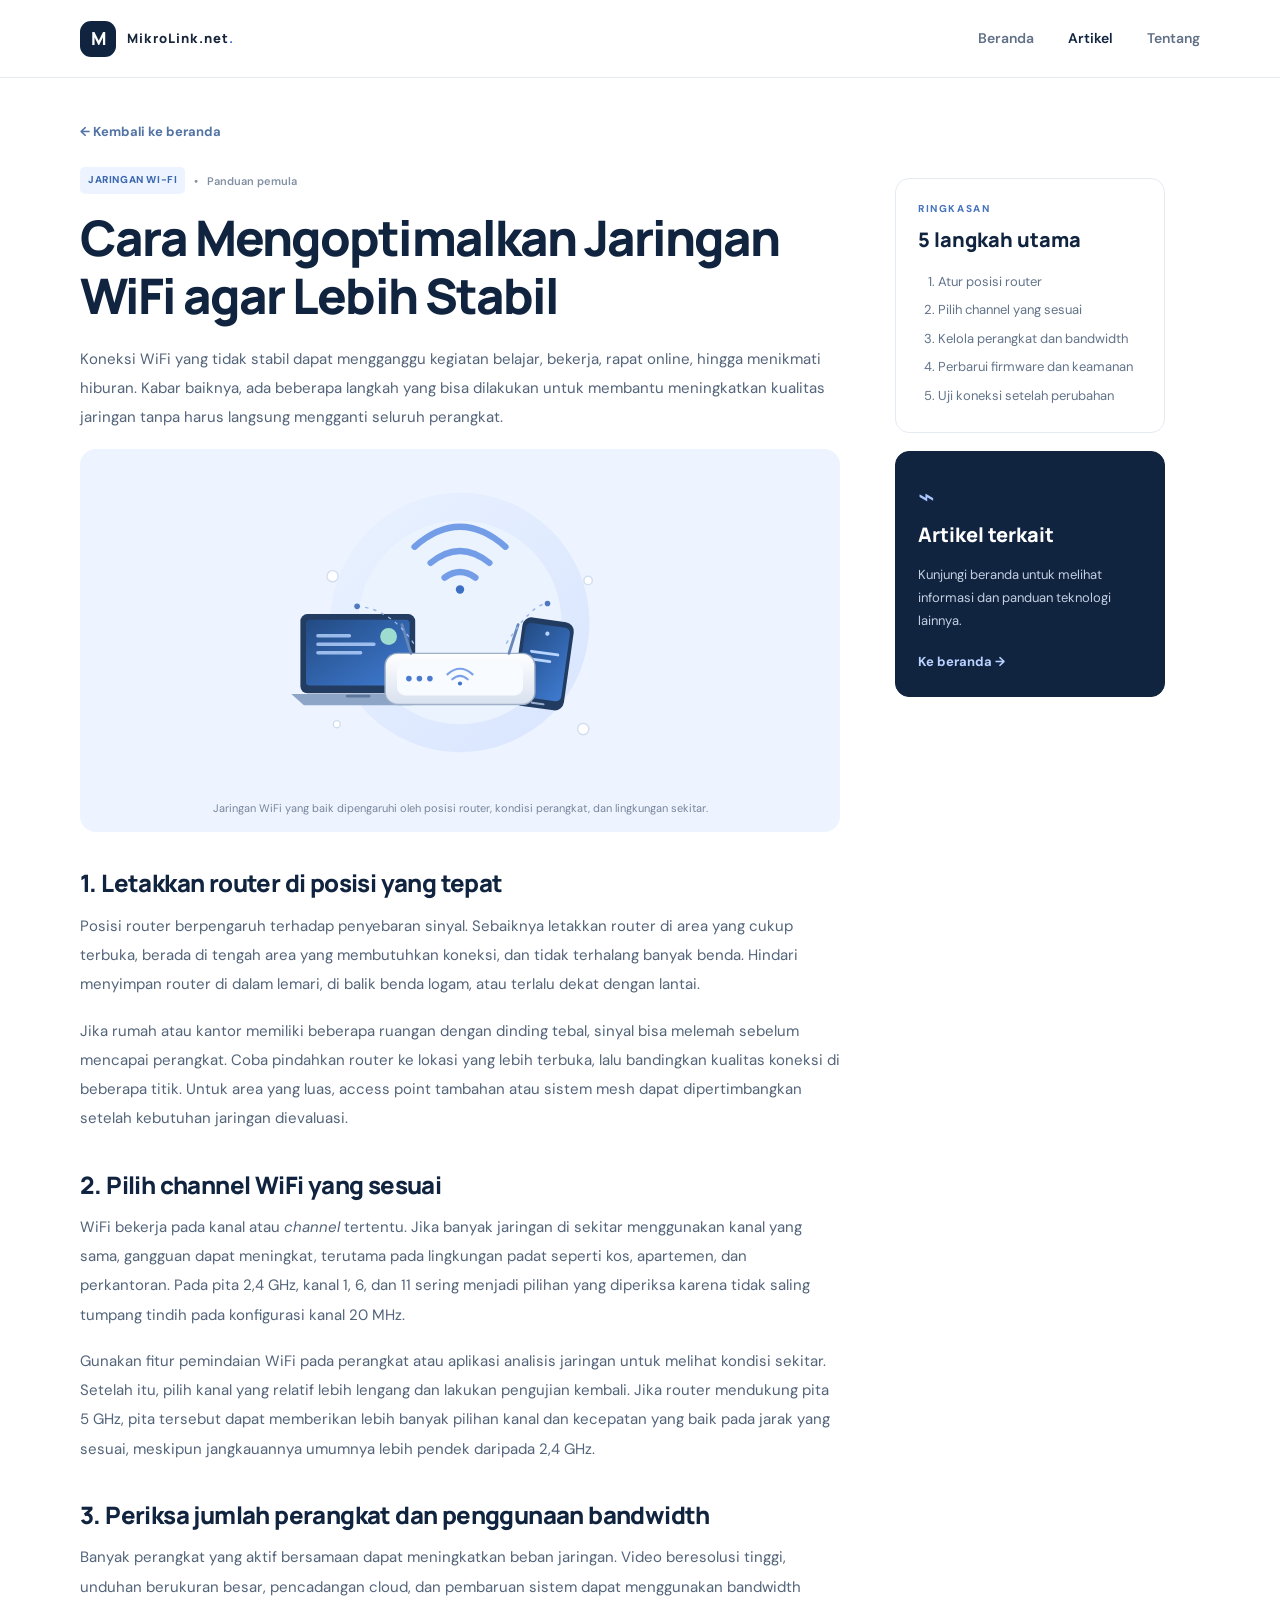
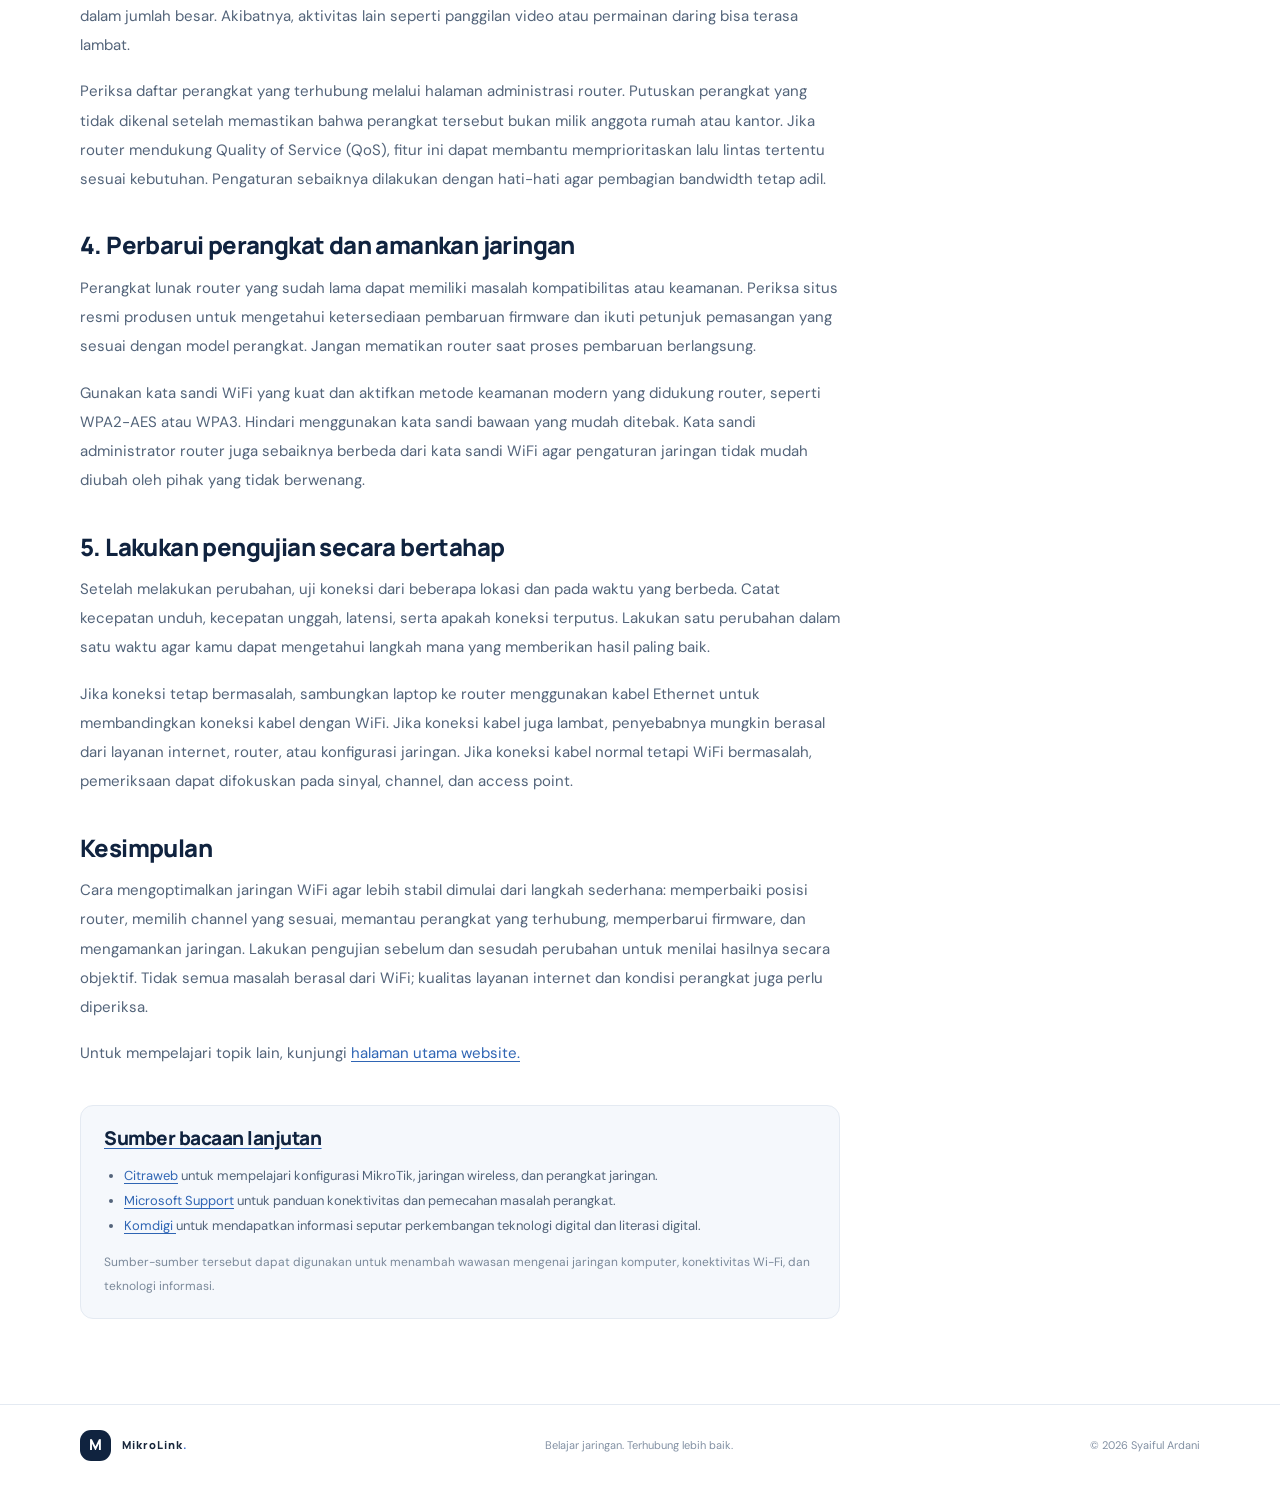
==== commit e192c54d: "Simplify additional topics section in artikel-wifi.html Removed suggestion for additional articles a" ====
--- a/artikel-wifi.html
+++ b/artikel-wifi.html
@@ -53,7 +53,7 @@
 
         <h2>Kesimpulan</h2>
         <p>Cara mengoptimalkan jaringan WiFi agar lebih stabil dimulai dari langkah sederhana: memperbaiki posisi router, memilih channel yang sesuai, memantau perangkat yang terhubung, memperbarui firmware, dan mengamankan jaringan. Lakukan pengujian sebelum dan sesudah perubahan untuk menilai hasilnya secara objektif. Tidak semua masalah berasal dari WiFi; kualitas layanan internet dan kondisi perangkat juga perlu diperiksa.</p>
-        <p>Untuk mempelajari topik lain, kunjungi <a href="index.html">halaman utama website</a>. Kamu juga dapat menambahkan artikel lanjutan tentang dasar jaringan komputer, cara kerja access point, atau pengenalan VLAN agar pembaca mendapatkan pemahaman yang lebih lengkap.</p>
+        <p>Untuk mempelajari topik lain, kunjungi <a href="index.html">halaman utama website. </p>
 
         <aside class="source-box">
           <h2>Sumber bacaan lanjutan</h2>
